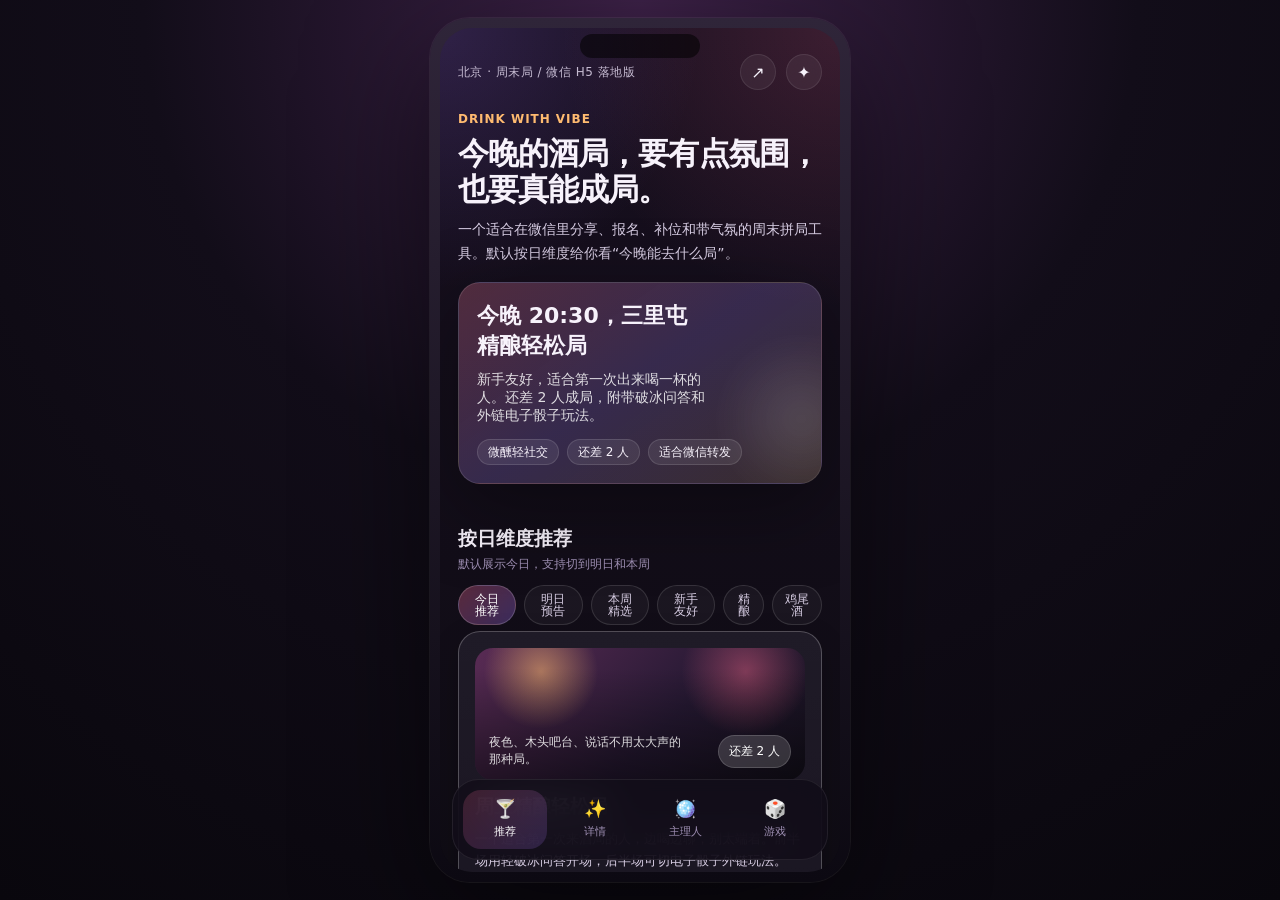
==== index.html @ 2298025a "Add app files" ====
<!-- Generated by Trae Work -->
<!DOCTYPE html>
<html lang="zh-CN">
<head>
  <meta charset="UTF-8">
  <meta name="viewport" content="width=device-width, initial-scale=1.0, viewport-fit=cover">
  <title>今晚喝点什么</title>
  <meta name="description" content="一个适合微信分享的周末喝酒拼局 H5，支持推荐、报名、主理人处理和游戏入口。">
  <meta name="theme-color" content="#120d19">
  <meta http-equiv="refresh" content="0; url=./weekend-drinking-app.html">
  <script>
    window.location.replace('./weekend-drinking-app.html');
  </script>
</head>
<body>
  <p>如果没有自动跳转，请打开 <a href="./weekend-drinking-app.html">weekend-drinking-app.html</a>。</p>
</body>
</html>
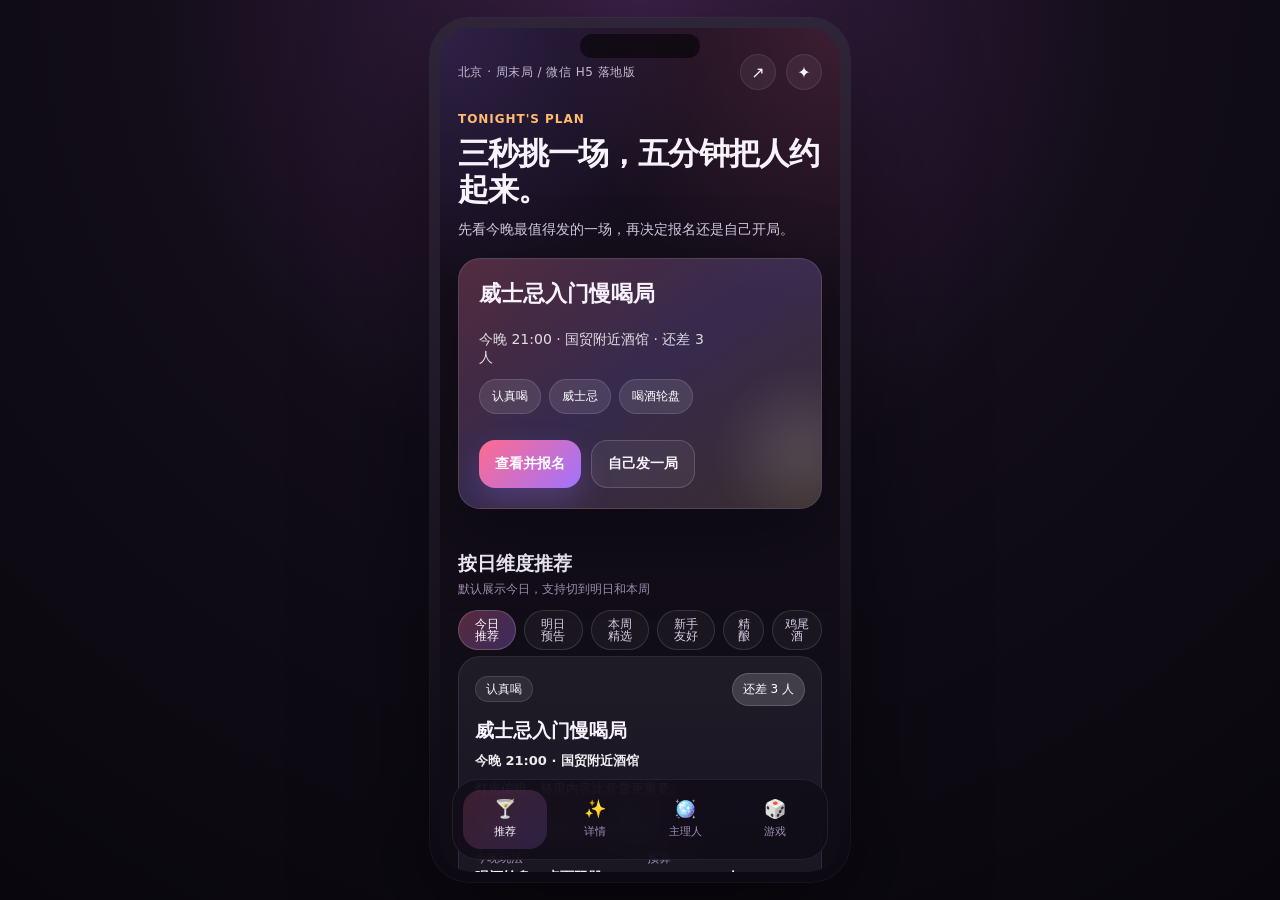
==== commit e3f4650a: "Update index.html" ====
--- a/index.html
+++ b/index.html
@@ -9,10 +9,11 @@
   <meta name="theme-color" content="#120d19">
   <meta http-equiv="refresh" content="0; url=./weekend-drinking-app.html">
   <script>
-    window.location.replace('./weekend-drinking-app.html');
+    const version = '?v=2.6';
+    window.location.replace('./weekend-drinking-app.html' + version);
   </script>
 </head>
 <body>
-  <p>如果没有自动跳转，请打开 <a href="./weekend-drinking-app.html">weekend-drinking-app.html</a>。</p>
+  <p>如果没有自动跳转，请打开 <a href="./weekend-drinking-app.html?v=2.6">weekend-drinking-app.html</a>。</p>
 </body>
 </html>
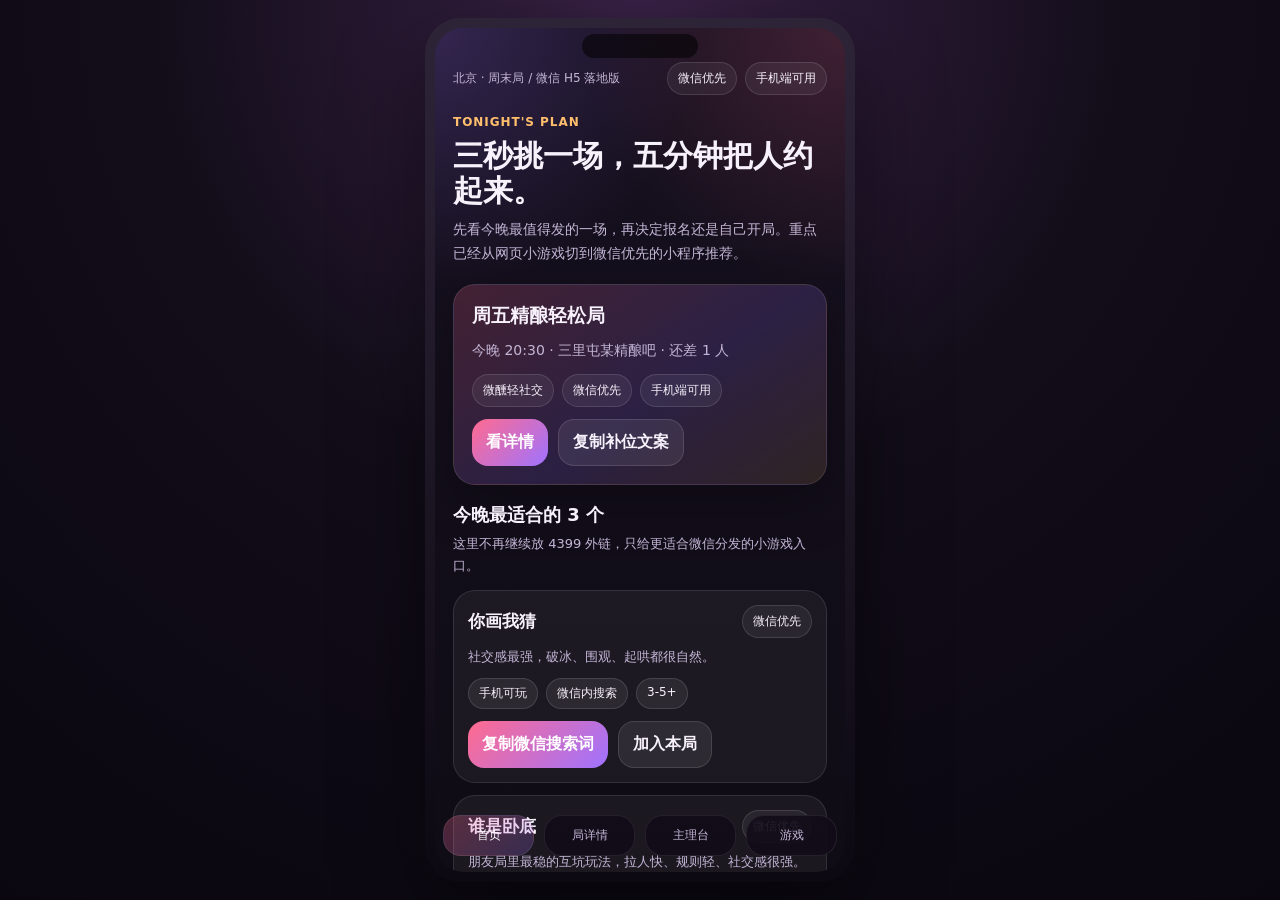
==== commit 5502faf6: "Update index.html" ====
--- a/index.html
+++ b/index.html
@@ -9,11 +9,11 @@
   <meta name="theme-color" content="#120d19">
   <meta http-equiv="refresh" content="0; url=./weekend-drinking-app.html">
   <script>
-    const version = '?v=2.6';
+    const version = '?v=2.7';
     window.location.replace('./weekend-drinking-app.html' + version);
   </script>
 </head>
 <body>
-  <p>如果没有自动跳转，请打开 <a href="./weekend-drinking-app.html?v=2.6">weekend-drinking-app.html</a>。</p>
+  <p>如果没有自动跳转，请打开 <a href="./weekend-drinking-app.html?v=2.7">weekend-drinking-app.html</a>。</p>
 </body>
 </html>
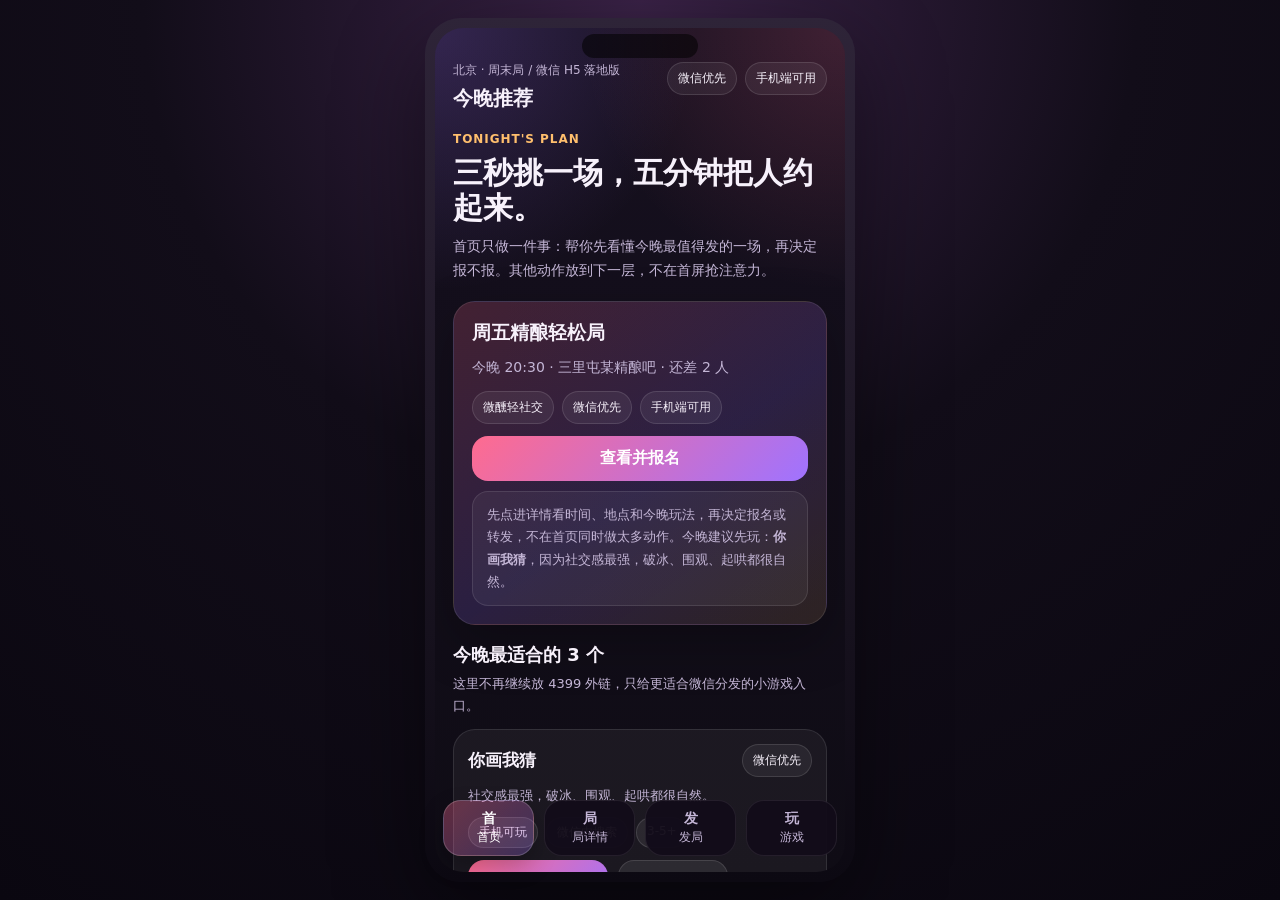
==== commit ade186f7: "Sync v3.7 weekend drinking app" ====
--- a/index.html
+++ b/index.html
@@ -9,11 +9,11 @@
   <meta name="theme-color" content="#120d19">
   <meta http-equiv="refresh" content="0; url=./weekend-drinking-app.html">
   <script>
-    const version = '?v=2.7';
+    const version = '?v=3.7';
     window.location.replace('./weekend-drinking-app.html' + version);
   </script>
 </head>
 <body>
-  <p>如果没有自动跳转，请打开 <a href="./weekend-drinking-app.html?v=2.7">weekend-drinking-app.html</a>。</p>
+  <p>如果没有自动跳转，请打开 <a href="./weekend-drinking-app.html?v=3.7">weekend-drinking-app.html</a>。</p>
 </body>
 </html>
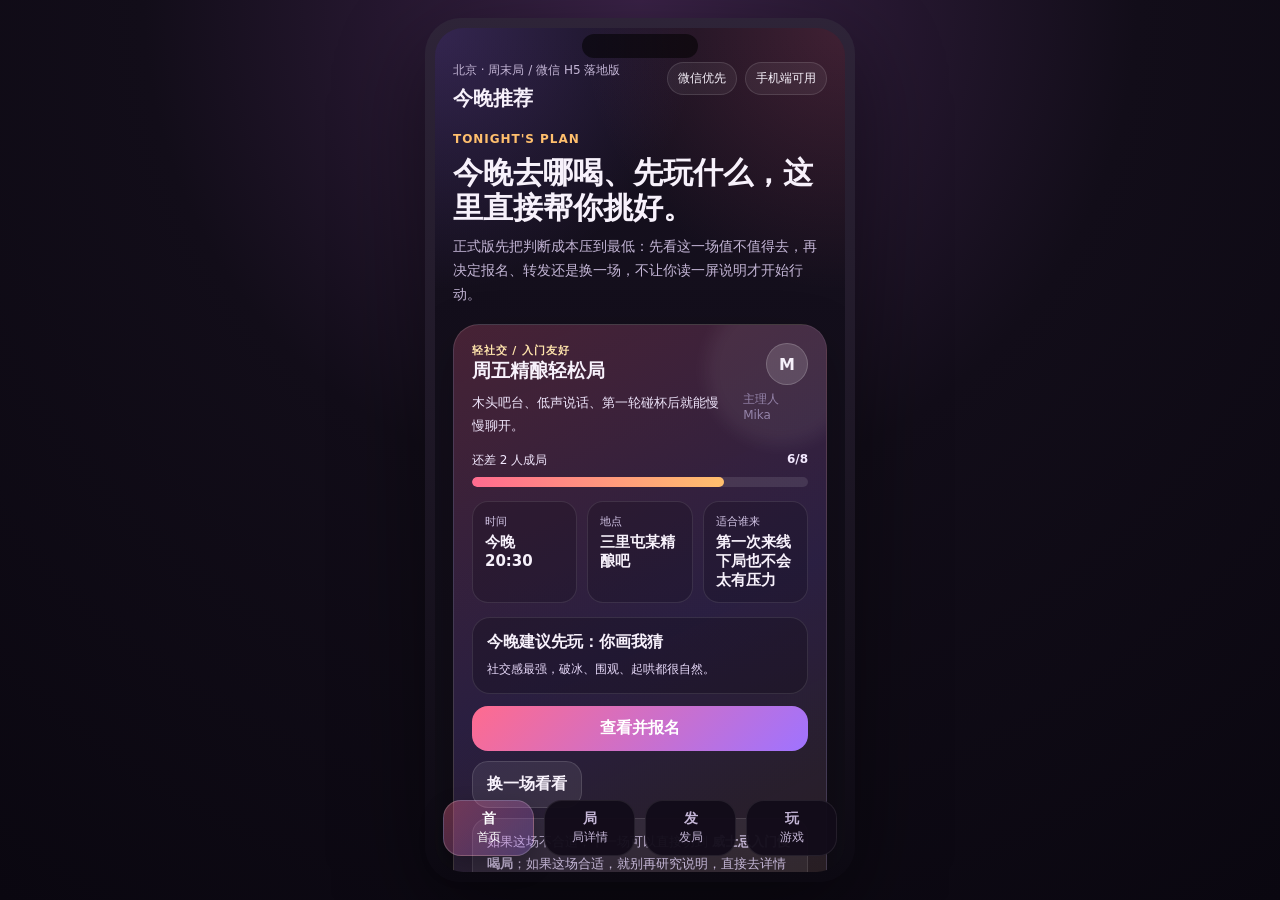
==== commit 8d2527a4: "Upgrade formal release UX to v4.0" ====
--- a/index.html
+++ b/index.html
@@ -9,11 +9,11 @@
   <meta name="theme-color" content="#120d19">
   <meta http-equiv="refresh" content="0; url=./weekend-drinking-app.html">
   <script>
-    const version = '?v=3.7';
+    const version = '?v=4.0';
     window.location.replace('./weekend-drinking-app.html' + version);
   </script>
 </head>
 <body>
-  <p>如果没有自动跳转，请打开 <a href="./weekend-drinking-app.html?v=3.7">weekend-drinking-app.html</a>。</p>
+  <p>如果没有自动跳转，请打开 <a href="./weekend-drinking-app.html?v=4.0">weekend-drinking-app.html</a>。</p>
 </body>
 </html>
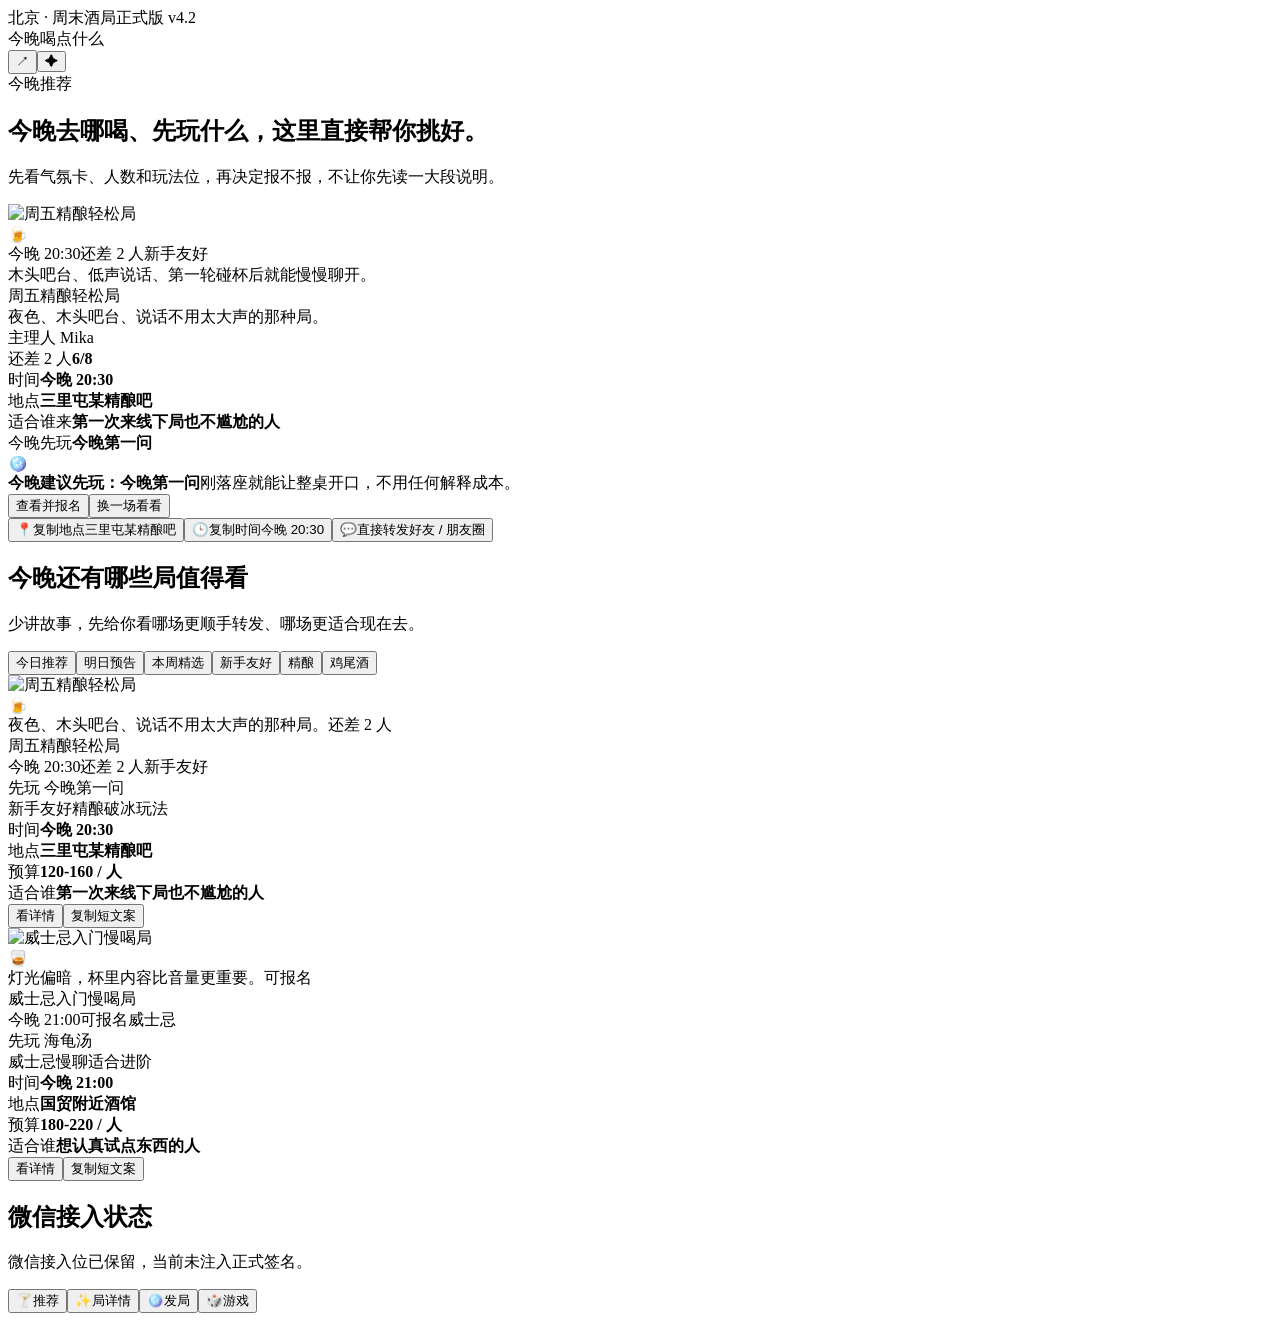
==== commit aa20e932: "deploy: update export v4.2 (real games polished)" ====
--- a/index.html
+++ b/index.html
@@ -1,19 +1 @@
-<!-- Generated by Trae Work -->
-<!DOCTYPE html>
-<html lang="zh-CN">
-<head>
-  <meta charset="UTF-8">
-  <meta name="viewport" content="width=device-width, initial-scale=1.0, viewport-fit=cover">
-  <title>今晚喝点什么</title>
-  <meta name="description" content="一个适合微信分享的周末喝酒拼局 H5，支持推荐、报名、主理人处理和游戏入口。">
-  <meta name="theme-color" content="#120d19">
-  <meta http-equiv="refresh" content="0; url=./weekend-drinking-app.html">
-  <script>
-    const version = '?v=4.0';
-    window.location.replace('./weekend-drinking-app.html' + version);
-  </script>
-</head>
-<body>
-  <p>如果没有自动跳转，请打开 <a href="./weekend-drinking-app.html?v=4.0">weekend-drinking-app.html</a>。</p>
-</body>
-</html>
+<!DOCTYPE html><html lang="zh-CN"><head><meta charSet="utf-8"/><meta name="viewport" content="width=device-width, initial-scale=1"/><link rel="preload" as="image" href="/111/assets/party-craft-hero.jpg"/><link rel="preload" as="image" href="/111/assets/party-whisky-hero.jpg"/><link rel="stylesheet" href="/111/_next/static/css/7d003fd3d94cd17b.css" data-precedence="next"/><link rel="preload" as="script" fetchPriority="low" href="/111/_next/static/chunks/webpack-f6366e51d5640424.js"/><script src="/111/_next/static/chunks/fd9d1056-5d0c434f4506d830.js" async=""></script><script src="/111/_next/static/chunks/117-3127a2695b8ceddb.js" async=""></script><script src="/111/_next/static/chunks/main-app-59633de11421c43e.js" async=""></script><script src="/111/_next/static/chunks/app/page-12d51020c7404aff.js" async=""></script><title>今晚喝点什么｜周末喝酒拼局</title><meta name="description" content="一个适合微信分享的周末喝酒拼局 H5，支持推荐、报名、主理人处理和游戏入口。"/><script src="/111/_next/static/chunks/polyfills-42372ed130431b0a.js" noModule=""></script></head><body><div class="app-shell"><div class="mobile-frame"><div class="mobile-notch"></div><div class="app-surface"><header class="app-topbar"><div><div class="topbar-sub">北京 · 周末酒局正式版 <!-- -->v4.2</div><div class="topbar-title">今晚喝点什么</div></div><div class="topbar-actions"><button class="icon-btn">↗</button><button class="icon-btn">✦</button></div></header><main class="app-main"><section class="hero-block"><div class="eyebrow">今晚推荐</div><h1>今晚去哪喝、先玩什么，这里直接帮你挑好。</h1><p>先看气氛卡、人数和玩法位，再决定报不报，不让你先读一大段说明。</p><div class="hero-card decision-card tone-warm"><div class="hero-illustration"><img src="/111/assets/party-craft-hero.jpg" alt="周五精酿轻松局"/></div><div class="scene-banner"><div class="scene-stamp">🍺</div><div class="scene-pills"><span class="scene-pill">今晚 20:30</span><span class="scene-pill">还差 2 人</span><span class="scene-pill">新手友好</span></div></div><div class="decision-top"><div><div class="decision-kicker">木头吧台、低声说话、第一轮碰杯后就能慢慢聊开。</div><div class="hero-card__title">周五精酿轻松局</div><div class="hero-card__copy">夜色、木头吧台、说话不用太大声的那种局。</div></div><div class="host-chip">主理人 <!-- -->Mika</div></div><div class="progress-panel"><div class="progress-copy"><span>还差 2 人</span><strong>6<!-- -->/<!-- -->8</strong></div><div class="progress-bar"><i style="width:75%"></i></div></div><div class="meta-grid quick-grid"><div><span>时间</span><strong>今晚 20:30</strong></div><div><span>地点</span><strong>三里屯某精酿吧</strong></div><div><span>适合谁来</span><strong>第一次来线下局也不尴尬的人</strong></div><div><span>今晚先玩</span><strong>今晚第一问</strong></div></div><div class="spot-card visual-spot-card"><div class="spot-icon">🪩</div><div><strong>今晚建议先玩：<!-- -->今晚第一问</strong><span>刚落座就能让整桌开口，不用任何解释成本。</span></div></div><div class="btn-row home-hero-actions"><button class="primary-btn">查看并报名</button><button class="ghost-btn">换一场看看</button></div><div class="plugin-grid"><button class="plugin-card"><span class="plugin-icon">📍</span><span class="plugin-title">复制地点</span><span class="plugin-copy">三里屯某精酿吧</span></button><button class="plugin-card"><span class="plugin-icon">🕒</span><span class="plugin-title">复制时间</span><span class="plugin-copy">今晚 20:30</span></button><button class="plugin-card"><span class="plugin-icon">💬</span><span class="plugin-title">直接转发</span><span class="plugin-copy">好友 / 朋友圈</span></button></div></div></section><section class="section"><div class="section-head"><div><h2>今晚还有哪些局值得看</h2><p>少讲故事，先给你看哪场更顺手转发、哪场更适合现在去。</p></div></div><div class="chip-row"><button class="chip active">今日推荐</button><button class="chip ">明日预告</button><button class="chip ">本周精选</button><button class="chip ">新手友好</button><button class="chip ">精酿</button><button class="chip ">鸡尾酒</button></div><div class="party-list"><article class="party-card tone-warm selected"><div class="party-cover"><img class="party-cover__image" src="/111/assets/party-craft-hero.jpg" alt="周五精酿轻松局"/><div class="party-cover__stamp">🍺</div><div class="party-cover__meta"><span>夜色、木头吧台、说话不用太大声的那种局。</span><span class="badge">还差 2 人</span></div></div><div class="party-name">周五精酿轻松局</div><div class="visual-inline-row"><span class="mini-visual">今晚 20:30</span><span class="mini-visual">还差 2 人</span><span class="mini-visual">新手友好</span></div><div class="party-quick">先玩 <!-- -->今晚第一问</div><div class="tag-row"><span class="tag muted">新手友好</span><span class="tag muted">精酿</span><span class="tag muted">破冰玩法</span></div><div class="meta-grid"><div><span>时间</span><strong>今晚 20:30</strong></div><div><span>地点</span><strong>三里屯某精酿吧</strong></div><div><span>预算</span><strong>120-160 / 人</strong></div><div><span>适合谁</span><strong>第一次来线下局也不尴尬的人</strong></div></div><div class="mini-actions"><button class="share-option">看详情</button><button class="share-option">复制短文案</button></div></article><article class="party-card tone-violet "><div class="party-cover"><img class="party-cover__image" src="/111/assets/party-whisky-hero.jpg" alt="威士忌入门慢喝局"/><div class="party-cover__stamp">🥃</div><div class="party-cover__meta"><span>灯光偏暗，杯里内容比音量更重要。</span><span class="badge">可报名</span></div></div><div class="party-name">威士忌入门慢喝局</div><div class="visual-inline-row"><span class="mini-visual">今晚 21:00</span><span class="mini-visual">可报名</span><span class="mini-visual">威士忌</span></div><div class="party-quick">先玩 <!-- -->海龟汤</div><div class="tag-row"><span class="tag muted">威士忌</span><span class="tag muted">慢聊</span><span class="tag muted">适合进阶</span></div><div class="meta-grid"><div><span>时间</span><strong>今晚 21:00</strong></div><div><span>地点</span><strong>国贸附近酒馆</strong></div><div><span>预算</span><strong>180-220 / 人</strong></div><div><span>适合谁</span><strong>想认真试点东西的人</strong></div></div><div class="mini-actions"><button class="share-option">看详情</button><button class="share-option">复制短文案</button></div></article></div></section><section class="section cardish notice-card"><h2>微信接入状态</h2><p>微信接入位已保留，当前未注入正式签名。</p></section></main><nav class="bottom-nav"><button class="nav-btn active"><span>🍸</span><span>推荐</span></button><button class="nav-btn "><span>✨</span><span>局详情</span></button><button class="nav-btn "><span>🪩</span><span>发局</span></button><button class="nav-btn "><span>🎲</span><span>游戏</span></button></nav></div></div></div><script src="/111/_next/static/chunks/webpack-f6366e51d5640424.js" async=""></script><script>(self.__next_f=self.__next_f||[]).push([0]);self.__next_f.push([2,null])</script><script>self.__next_f.push([1,"1:HL[\"/111/_next/static/css/7d003fd3d94cd17b.css\",\"style\"]\n"])</script><script>self.__next_f.push([1,"2:I[2846,[],\"\"]\n4:I[9107,[],\"ClientPageRoot\"]\n5:I[243,[\"931\",\"static/chunks/app/page-12d51020c7404aff.js\"],\"default\",1]\n6:I[4707,[],\"\"]\n7:I[6423,[],\"\"]\n9:I[1060,[],\"\"]\na:[]\n0:[\"$\",\"$L2\",null,{\"buildId\":\"6pV_bfmfyPJfqpFR3tHgd\",\"assetPrefix\":\"/111\",\"urlParts\":[\"\",\"\"],\"initialTree\":[\"\",{\"children\":[\"__PAGE__\",{}]},\"$undefined\",\"$undefined\",true],\"initialSeedData\":[\"\",{\"children\":[\"__PAGE__\",{},[[\"$L3\",[\"$\",\"$L4\",null,{\"props\":{\"params\":{},\"searchParams\":{}},\"Component\":\"$5\"}],null],null],null]},[[[[\"$\",\"link\",\"0\",{\"rel\":\"stylesheet\",\"href\":\"/111/_next/static/css/7d003fd3d94cd17b.css\",\"precedence\":\"next\",\"crossOrigin\":\"$undefined\"}]],[\"$\",\"html\",null,{\"lang\":\"zh-CN\",\"children\":[\"$\",\"body\",null,{\"children\":[\"$\",\"$L6\",null,{\"parallelRouterKey\":\"children\",\"segmentPath\":[\"children\"],\"error\":\"$undefined\",\"errorStyles\":\"$undefined\",\"errorScripts\":\"$undefined\",\"template\":[\"$\",\"$L7\",null,{}],\"templateStyles\":\"$undefined\",\"templateScripts\":\"$undefined\",\"notFound\":[[\"$\",\"title\",null,{\"children\":\"404: This page could not be found.\"}],[\"$\",\"div\",null,{\"style\":{\"fontFamily\":\"system-ui,\\\"Segoe UI\\\",Roboto,Helvetica,Arial,sans-serif,\\\"Apple Color Emoji\\\",\\\"Segoe UI Emoji\\\"\",\"height\":\"100vh\",\"textAlign\":\"center\",\"display\":\"flex\",\"flexDirection\":\"column\",\"alignItems\":\"center\",\"justifyContent\":\"center\"},\"children\":[\"$\",\"div\",null,{\"children\":[[\"$\",\"style\",null,{\"dangerouslySetInnerHTML\":{\"__html\":\"body{color:#000;background:#fff;margin:0}.next-error-h1{border-right:1px solid rgba(0,0,0,.3)}@media (prefers-color-scheme:dark){body{color:#fff;background:#000}.next-error-h1{border-right:1px solid rgba(255,255,255,.3)}}\"}}],[\"$\",\"h1\",null,{\"className\":\"next-error-h1\",\"style\":{\"display\":\"inline-block\",\"margin\":\"0 20px 0 0\",\"padding\":\"0 23px 0 0\",\"fontSize\":24,\"fontWeight\":500,\"verticalAlign\":\"top\",\"lineHeight\":\"49px\"},\"children\":\"404\"}],[\"$\",\"div\",null,{\"style\":{\"display\":\"inline-block\"},\"children\":[\"$\",\"h2\",null,{\"style\":{\"fontSize\":14,\"fontWeight\":400,\"lineHeight\":\"49px\",\"margin\":0},\"children\":\"This page could not be found.\"}]}]]}]}]],\"no"])</script><script>self.__next_f.push([1,"tFoundStyles\":[]}]}]}]],null],null],\"couldBeIntercepted\":false,\"initialHead\":[null,\"$L8\"],\"globalErrorComponent\":\"$9\",\"missingSlots\":\"$Wa\"}]\n"])</script><script>self.__next_f.push([1,"8:[[\"$\",\"meta\",\"0\",{\"name\":\"viewport\",\"content\":\"width=device-width, initial-scale=1\"}],[\"$\",\"meta\",\"1\",{\"charSet\":\"utf-8\"}],[\"$\",\"title\",\"2\",{\"children\":\"今晚喝点什么｜周末喝酒拼局\"}],[\"$\",\"meta\",\"3\",{\"name\":\"description\",\"content\":\"一个适合微信分享的周末喝酒拼局 H5，支持推荐、报名、主理人处理和游戏入口。\"}]]\n3:null\n"])</script></body></html>
